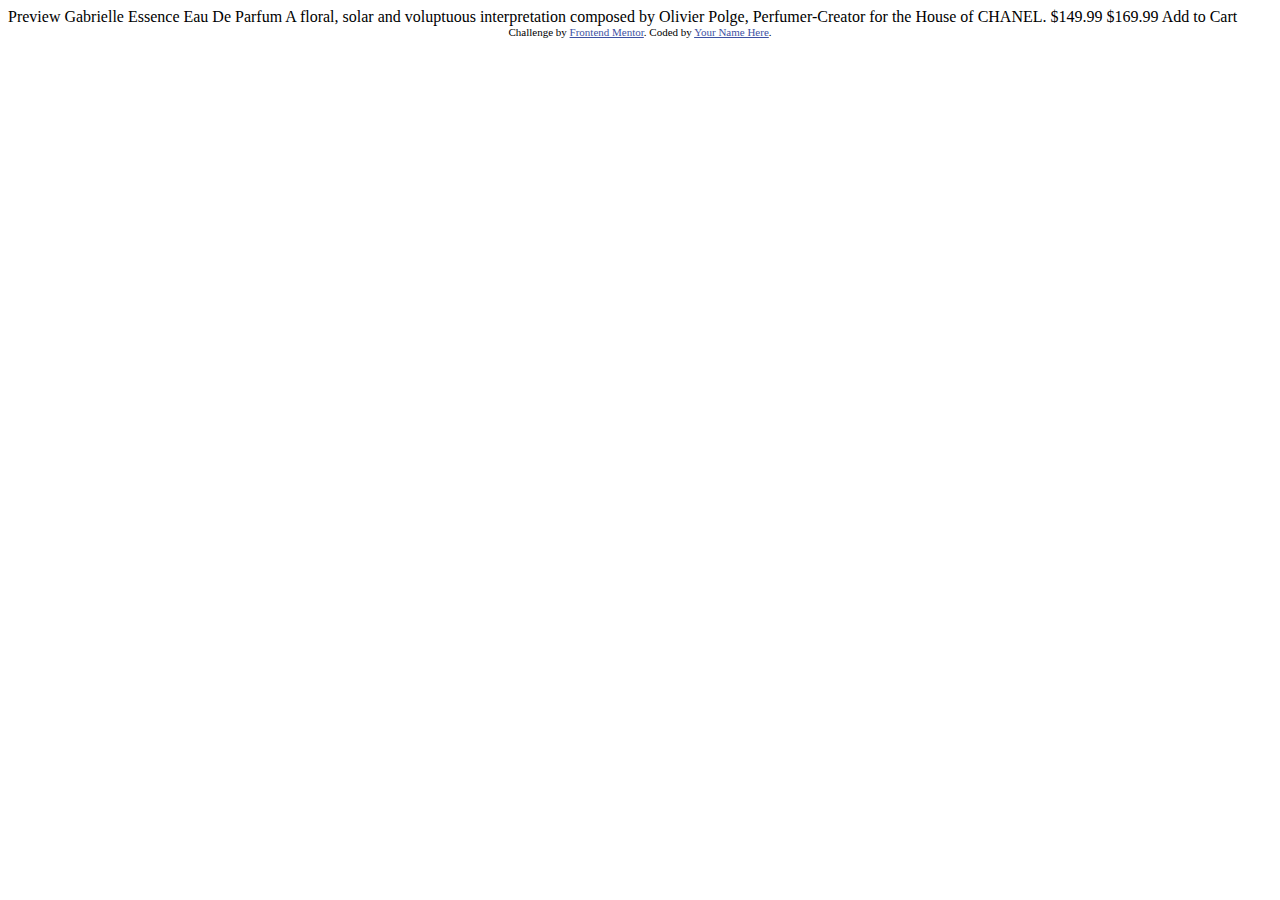
==== product-preview-card-component-main/product-preview-card-component-main/index.html @ c532ba17 "Bases nuevo proyecto" ====
<!DOCTYPE html>
<html lang="en">
<head>
  <meta charset="UTF-8">
  <meta name="viewport" content="width=device-width, initial-scale=1.0"> <!-- displays site properly based on user's device -->

  <link rel="icon" type="image/png" sizes="32x32" href="./images/favicon-32x32.png">
  
  <title>Frontend Mentor | Product preview card component</title>

  <!-- Feel free to remove these styles or customise in your own stylesheet 👍 -->
  <style>
    .attribution { font-size: 11px; text-align: center; }
    .attribution a { color: hsl(228, 45%, 44%); }
  </style>
</head>
<body>

  Preview

  Gabrielle Essence Eau De Parfum

  A floral, solar and voluptuous interpretation composed by Olivier Polge, 
  Perfumer-Creator for the House of CHANEL.

  $149.99
  $169.99

  Add to Cart
  
  <div class="attribution">
    Challenge by <a href="https://www.frontendmentor.io?ref=challenge" target="_blank">Frontend Mentor</a>. 
    Coded by <a href="#">Your Name Here</a>.
  </div>
</body>
</html>
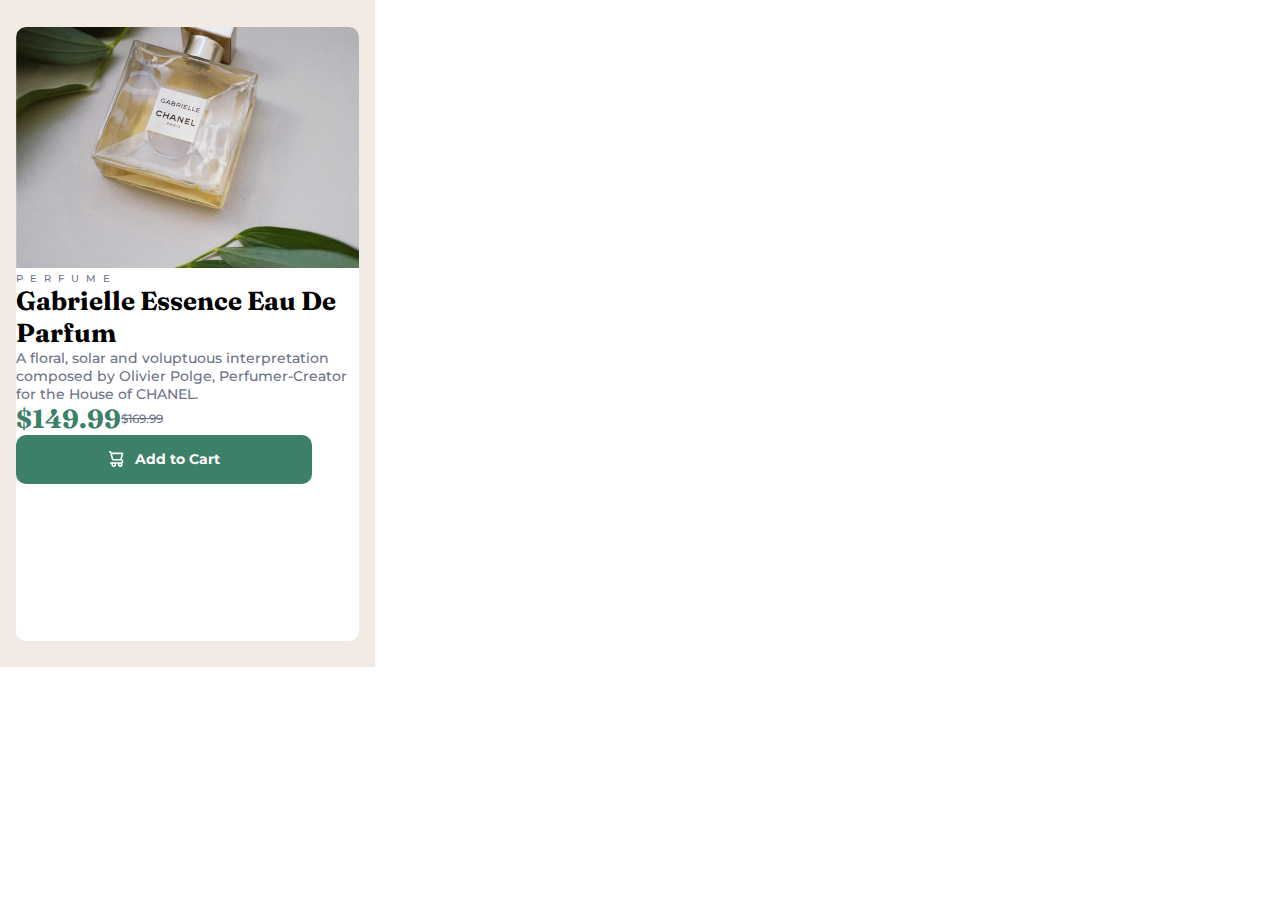
==== commit 934128fe: "Colores, letras y redondeados" ====
--- a/product-preview-card-component-main/product-preview-card-component-main/index.html
+++ b/product-preview-card-component-main/product-preview-card-component-main/index.html
@@ -1,36 +1,62 @@
 <!DOCTYPE html>
 <html lang="en">
-<head>
-  <meta charset="UTF-8">
-  <meta name="viewport" content="width=device-width, initial-scale=1.0"> <!-- displays site properly based on user's device -->
+	<head>
+		<meta charset="UTF-8" />
+		<meta name="viewport" content="width=device-width, initial-scale=1.0" />
+		<link rel="stylesheet" href="index.css" />
+		<link rel="preconnect" href="https://fonts.googleapis.com" />
+		<link rel="preconnect" href="https://fonts.gstatic.com" crossorigin />
+		<link
+			href="https://fonts.googleapis.com/css2?family=Montserrat:wght@500&display=swap"
+			rel="stylesheet"
+		/>
+		<link rel="preconnect" href="https://fonts.googleapis.com" />
+		<link rel="preconnect" href="https://fonts.gstatic.com" crossorigin />
+		<link
+			href="https://fonts.googleapis.com/css2?family=Montserrat:wght@700&display=swap"
+			rel="stylesheet"
+		/>
+		<link rel="preconnect" href="https://fonts.googleapis.com" />
+		<link rel="preconnect" href="https://fonts.gstatic.com" crossorigin />
+		<link
+			href="https://fonts.googleapis.com/css2?family=Fraunces:opsz,wght@9..144,700&display=swap"
+			rel="stylesheet"
+		/>
+		<!-- displays site properly based on user's device -->
 
-  <link rel="icon" type="image/png" sizes="32x32" href="./images/favicon-32x32.png">
-  
-  <title>Frontend Mentor | Product preview card component</title>
+		<link
+			rel="icon"
+			type="image/png"
+			sizes="32x32"
+			href="./images/favicon-32x32.png"
+		/>
 
-  <!-- Feel free to remove these styles or customise in your own stylesheet 👍 -->
-  <style>
-    .attribution { font-size: 11px; text-align: center; }
-    .attribution a { color: hsl(228, 45%, 44%); }
-  </style>
-</head>
-<body>
+		<title>Frontend Mentor | Product preview card component</title>
+	</head>
 
-  Preview
-
-  Gabrielle Essence Eau De Parfum
-
-  A floral, solar and voluptuous interpretation composed by Olivier Polge, 
-  Perfumer-Creator for the House of CHANEL.
-
-  $149.99
-  $169.99
-
-  Add to Cart
-  
-  <div class="attribution">
-    Challenge by <a href="https://www.frontendmentor.io?ref=challenge" target="_blank">Frontend Mentor</a>. 
-    Coded by <a href="#">Your Name Here</a>.
-  </div>
-</body>
-</html>+	<body>
+		<!-- 		Preview Gabrielle Essence Eau De Parfum A floral, solar and voluptuous
+		interpretation composed by Olivier Polge, Perfumer-Creator for the House of
+		CHANEL. $149.99 $169.99 Add to Cart -->
+		<div id="fondoCream">
+			<div id="fondoBlanco">
+				<img id="imagenProducto" src="images/image-product-mobile.jpg" alt="" />
+				<div id="perfume">Perfume</div>
+				<div id="Gabrielle">Gabrielle Essence Eau De Parfum</div>
+				<div id="floral">
+					A floral, solar and voluptuous interpretation composed by Olivier
+					Polge, Perfumer-Creator for the House of CHANEL.
+				</div>
+				<div id="precios">
+					<div id="ultimoPrecio">$149.99</div>
+					<div id="precioOriginal">$169.99</div>
+				</div>
+				<div class="clearfix"></div>
+				<div id="boton">
+					<img src="images/icon-cart.svg" alt="carrito" />
+					<h4>Add to Cart</h4>
+				</div>
+			</div>
+		</div>
+	</body>
+</html>
--- a/product-preview-card-component-main/product-preview-card-component-main/index.css
+++ b/product-preview-card-component-main/product-preview-card-component-main/index.css
@@ -0,0 +1,86 @@
+* {
+	margin: 0px;
+	padding: 0px;
+}
+#fondoCream {
+	/* border: 3px solid red; */
+	background-color: hsl(30, 38%, 92%);
+	width: 375px;
+	height: 667px;
+	display: flex;
+	align-items: center;
+	justify-content: center;
+}
+#fondoBlanco {
+	/* border: 3px solid magenta; */
+	background-color: hsl(0, 0%, 100%);
+	border-radius: 10px;
+	width: 343px;
+	height: 614px;
+}
+#imagenProducto {
+	/* border: 3px solid orange; */
+	border-radius: 10px 10px 0px 0px; /* LU RU RD LD */
+	width: 343px;
+	height: 241px;
+}
+#perfume {
+	font-family: "Montserrat", sans-serif;
+	color: hsl(228, 12%, 48%);
+	font-weight: 500;
+	font-size: 10px;
+	text-transform: uppercase;
+	letter-spacing: 7px;
+}
+#Gabrielle {
+	font-family: "Fraunces", serif;
+	font-weight: 700;
+	font-size: 26px;
+}
+#floral {
+	font-family: "Montserrat", sans-serif;
+	font-weight: 500;
+	font-size: 14px;
+	color: hsl(228, 12%, 48%);
+}
+#precios {
+	display: flex;
+	align-items: center;
+}
+#ultimoPrecio {
+	/* border: solid blue; */
+	color: hsl(158, 36%, 37%);
+	font-family: "Fraunces", serif;
+	font-weight: 700;
+	font-size: 26px;
+	float: left;
+}
+#precioOriginal {
+	/* border: solid lightblue; */
+	text-decoration: line-through;
+	font-size: 12px;
+	/* float: right; */
+	font-family: "Montserrat", sans-serif;
+	font-weight: 500;
+	color: hsl(228, 12%, 48%);
+}
+#boton {
+	/* border: solid hsl(158, 36%, 37%); */
+	background-color: hsl(158, 36%, 37%);
+	border-radius: 10px;
+	font-family: "Montserrat", sans-serif;
+	font-weight: 700;
+	font-size: 14px;
+	display: flex;
+	align-items: center;
+	justify-content: center;
+	width: 296px;
+	height: 49px;
+	color: hsl(0, 0%, 100%);
+}
+#boton img {
+	padding-right: 11px;
+}
+.clearfix {
+	clear: both;
+}
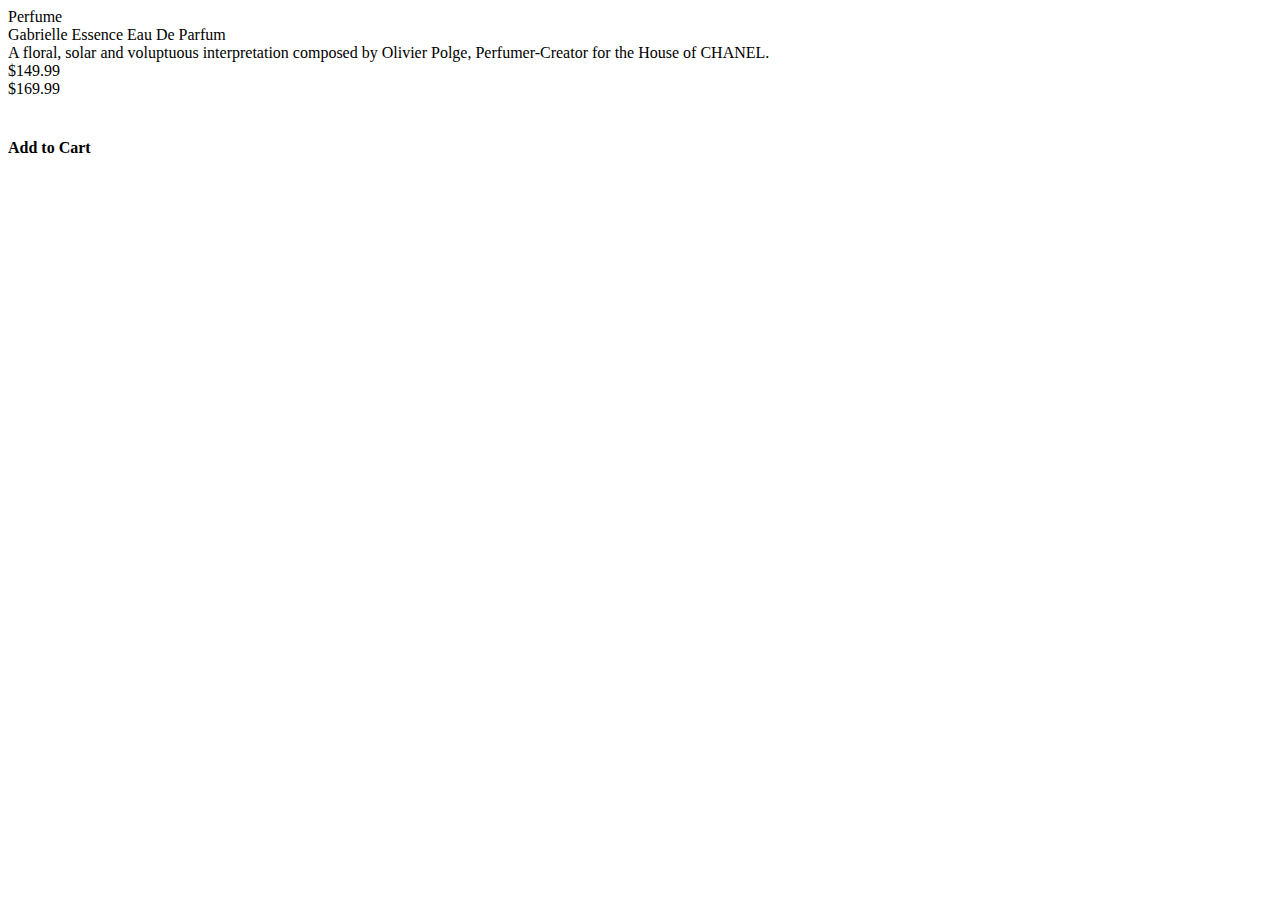
==== commit b68cef57: "Version de celulares funcionando" ====
--- a/product-preview-card-component-main/product-preview-card-component-main/index.html
+++ b/product-preview-card-component-main/product-preview-card-component-main/index.html
@@ -40,7 +40,7 @@
 		CHANEL. $149.99 $169.99 Add to Cart -->
 		<div id="fondoCream">
 			<div id="fondoBlanco">
-				<img id="imagenProducto" src="images/image-product-mobile.jpg" alt="" />
+				<div id="imagenProducto" src="images/image-product-mobile.jpg" alt="" /></div>
 				<div id="perfume">Perfume</div>
 				<div id="Gabrielle">Gabrielle Essence Eau De Parfum</div>
 				<div id="floral">
--- a/product-preview-card-component-main/product-preview-card-component-main/index.css
+++ b/product-preview-card-component-main/product-preview-card-component-main/index.css
@@ -1,86 +1,133 @@
-* {
-	margin: 0px;
-	padding: 0px;
+/* * {
+	padding: 0;
+	margin: 0;
 }
 #fondoCream {
-	/* border: 3px solid red; */
 	background-color: hsl(30, 38%, 92%);
-	width: 375px;
-	height: 667px;
+	width: 100vw;
+	height: 100vh;
 	display: flex;
 	align-items: center;
 	justify-content: center;
 }
 #fondoBlanco {
-	/* border: 3px solid magenta; */
 	background-color: hsl(0, 0%, 100%);
+	width: 600px;
+	height: 451px;
 	border-radius: 10px;
-	width: 343px;
-	height: 614px;
+	display: flex;
 }
+
 #imagenProducto {
-	/* border: 3px solid orange; */
-	border-radius: 10px 10px 0px 0px; /* LU RU RD LD */
-	width: 343px;
-	height: 241px;
+	float: left;
+	content: url(images/image-product-desktop.jpg);
+	height: 451px;
+	width: 300px;
+	border-radius: 10px 0px 0px 10px;
+} */
+@media screen and (max-width: 819px) {
+	* {
+		margin: 0px;
+		padding: 0px;
+	}
+	#fondoCream {
+		/* border: 3px solid red; */
+		background-color: hsl(30, 38%, 92%);
+		width: 100vw;
+		height: 104vh;
+		display: flex;
+		align-items: center;
+		justify-content: center;
+	}
+	#fondoBlanco {
+		/* border: 3px solid magenta; */
+		background-color: hsl(0, 0%, 100%);
+		border-radius: 10px;
+		width: 343px;
+		height: 614px;
+	}
+	#imagenProducto {
+		content: url(images/image-product-mobile.jpg);
+		/* border: 3px solid orange; */
+		border-radius: 10px 10px 0px 0px; /* LU RU RD LD */
+		width: 343px;
+		height: 241px;
+	}
+	#perfume {
+		font-family: "Montserrat", sans-serif;
+		color: hsl(228, 12%, 48%);
+		font-weight: 500;
+		font-size: 10px;
+		text-transform: uppercase;
+		letter-spacing: 7px;
+		padding: 15px;
+		margin-left: 10px;
+	}
+	#Gabrielle {
+		/* border: solid red; */
+		font-family: "Fraunces", serif;
+		font-weight: 700;
+		font-size: 26px;
+		width: 280px;
+		height: 61px;
+		margin-left: 25px;
+		margin-right: 40px;
+		margin-bottom: 25px;
+	}
+	#floral {
+		font-family: "Montserrat", sans-serif;
+		font-weight: 500;
+		font-size: 14px;
+		color: hsl(228, 12%, 48%);
+		margin-left: 25px;
+		margin-right: 25px;
+		margin-bottom: 35px;
+		/* word-spacing: 1px; */
+		line-height: 20px;
+	}
+	#precios {
+		display: flex;
+		align-items: center;
+		margin-left: 25px;
+		margin-bottom: 20px;
+	}
+	#ultimoPrecio {
+		/* border: solid blue; */
+		color: hsl(158, 36%, 37%);
+		font-family: "Fraunces", serif;
+		font-weight: 700;
+		font-size: 26px;
+		float: left;
+	}
+	#precioOriginal {
+		/* border: solid lightblue; */
+		text-decoration: line-through;
+		font-size: 12px;
+		/* float: right; */
+		font-family: "Montserrat", sans-serif;
+		font-weight: 500;
+		color: hsl(228, 12%, 48%);
+		margin-left: 25px;
+	}
+	#boton {
+		/* border: solid hsl(158, 36%, 37%); */
+		background-color: hsl(158, 36%, 37%);
+		border-radius: 10px;
+		font-family: "Montserrat", sans-serif;
+		font-weight: 700;
+		font-size: 14px;
+		display: flex;
+		align-items: center;
+		justify-content: center;
+		width: 296px;
+		height: 49px;
+		color: hsl(0, 0%, 100%);
+		margin-left: 25px;
+	}
+	#boton img {
+		padding-right: 11px;
+	}
+	.clearfix {
+		clear: both;
+	}
 }
-#perfume {
-	font-family: "Montserrat", sans-serif;
-	color: hsl(228, 12%, 48%);
-	font-weight: 500;
-	font-size: 10px;
-	text-transform: uppercase;
-	letter-spacing: 7px;
-}
-#Gabrielle {
-	font-family: "Fraunces", serif;
-	font-weight: 700;
-	font-size: 26px;
-}
-#floral {
-	font-family: "Montserrat", sans-serif;
-	font-weight: 500;
-	font-size: 14px;
-	color: hsl(228, 12%, 48%);
-}
-#precios {
-	display: flex;
-	align-items: center;
-}
-#ultimoPrecio {
-	/* border: solid blue; */
-	color: hsl(158, 36%, 37%);
-	font-family: "Fraunces", serif;
-	font-weight: 700;
-	font-size: 26px;
-	float: left;
-}
-#precioOriginal {
-	/* border: solid lightblue; */
-	text-decoration: line-through;
-	font-size: 12px;
-	/* float: right; */
-	font-family: "Montserrat", sans-serif;
-	font-weight: 500;
-	color: hsl(228, 12%, 48%);
-}
-#boton {
-	/* border: solid hsl(158, 36%, 37%); */
-	background-color: hsl(158, 36%, 37%);
-	border-radius: 10px;
-	font-family: "Montserrat", sans-serif;
-	font-weight: 700;
-	font-size: 14px;
-	display: flex;
-	align-items: center;
-	justify-content: center;
-	width: 296px;
-	height: 49px;
-	color: hsl(0, 0%, 100%);
-}
-#boton img {
-	padding-right: 11px;
-}
-.clearfix {
-	clear: both;
-}
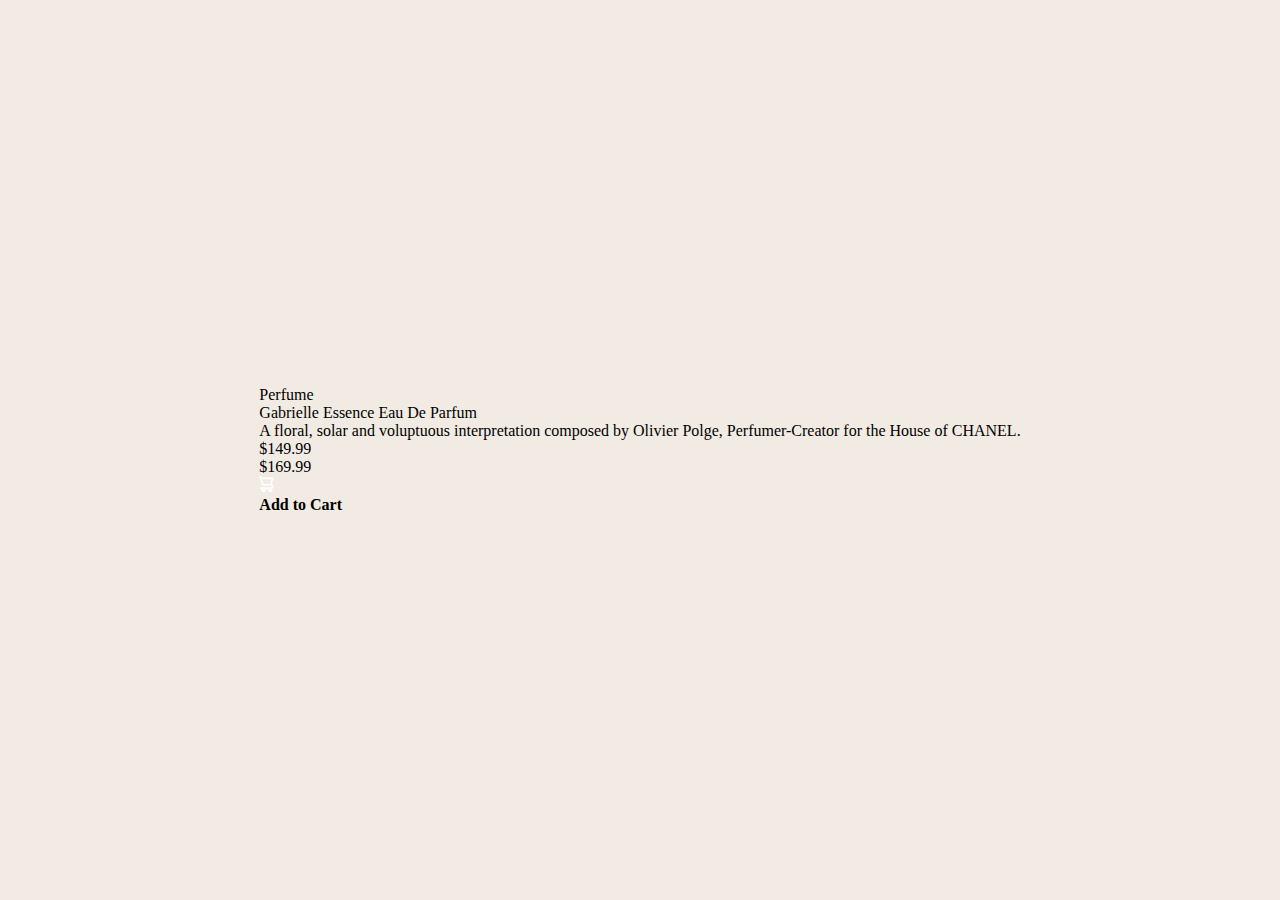
==== commit 4569a3fb: "Mobile funcionado v.2" ====
--- a/product-preview-card-component-main/product-preview-card-component-main/index.html
+++ b/product-preview-card-component-main/product-preview-card-component-main/index.html
@@ -40,7 +40,9 @@
 		CHANEL. $149.99 $169.99 Add to Cart -->
 		<div id="fondoCream">
 			<div id="fondoBlanco">
-				<div id="imagenProducto" src="images/image-product-mobile.jpg" alt="" /></div>
+				<div id="imagenProducto" src="images/image-product-mobile.jpg" alt="" />
+			</div>
+			<div id="fondoBlanco2">
 				<div id="perfume">Perfume</div>
 				<div id="Gabrielle">Gabrielle Essence Eau De Parfum</div>
 				<div id="floral">
--- a/product-preview-card-component-main/product-preview-card-component-main/index.css
+++ b/product-preview-card-component-main/product-preview-card-component-main/index.css
@@ -1,4 +1,4 @@
-/* * {
+* {
 	padding: 0;
 	margin: 0;
 }
@@ -10,21 +10,7 @@
 	align-items: center;
 	justify-content: center;
 }
-#fondoBlanco {
-	background-color: hsl(0, 0%, 100%);
-	width: 600px;
-	height: 451px;
-	border-radius: 10px;
-	display: flex;
-}
 
-#imagenProducto {
-	float: left;
-	content: url(images/image-product-desktop.jpg);
-	height: 451px;
-	width: 300px;
-	border-radius: 10px 0px 0px 10px;
-} */
 @media screen and (max-width: 819px) {
 	* {
 		margin: 0px;
@@ -45,6 +31,9 @@
 		border-radius: 10px;
 		width: 343px;
 		height: 614px;
+	}
+	#fondoBlanco2 {
+		border: solid;
 	}
 	#imagenProducto {
 		content: url(images/image-product-mobile.jpg);
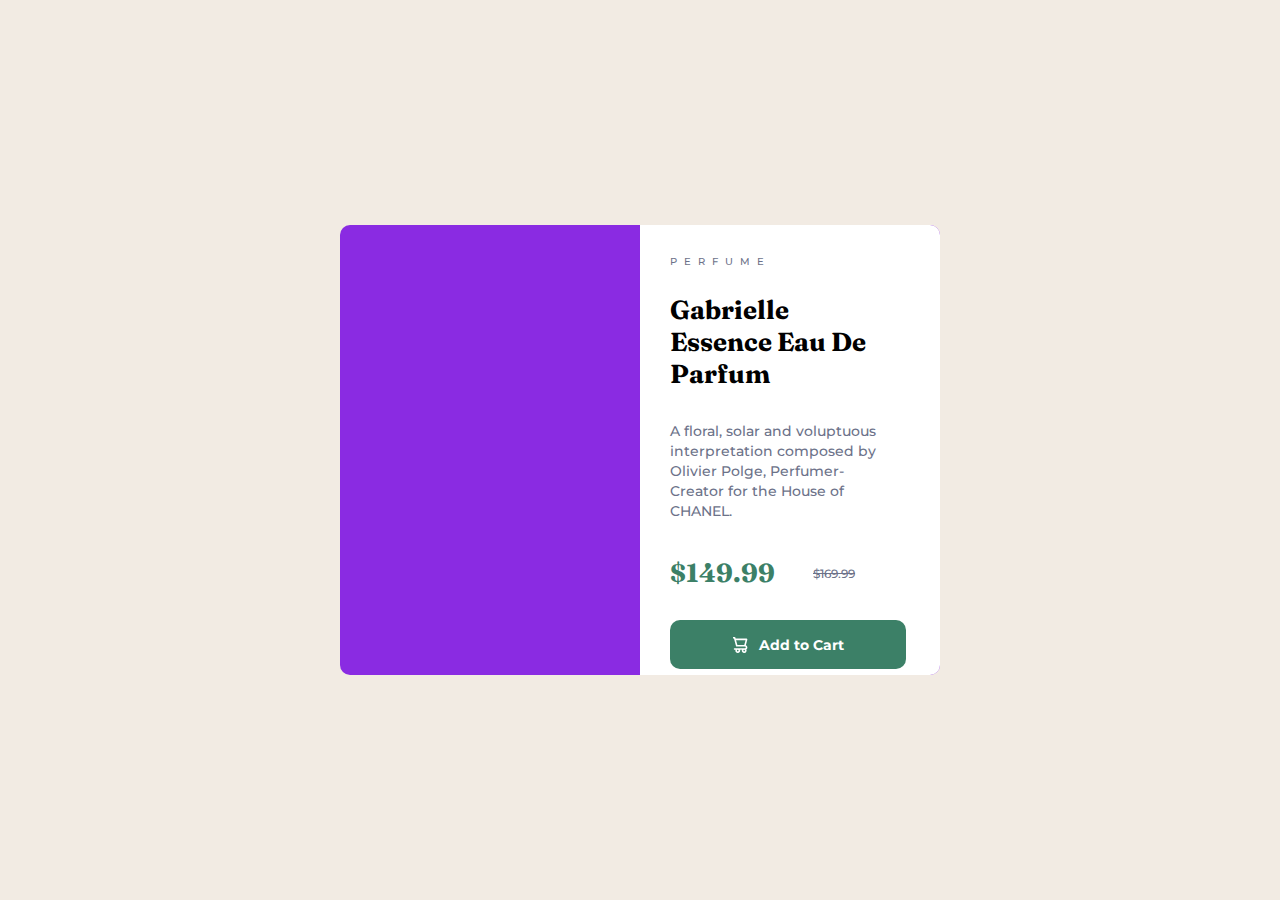
==== commit bd28ea64: "Versión movil casi finalizada" ====
--- a/product-preview-card-component-main/product-preview-card-component-main/index.html
+++ b/product-preview-card-component-main/product-preview-card-component-main/index.html
@@ -40,7 +40,7 @@
 		CHANEL. $149.99 $169.99 Add to Cart -->
 		<div id="fondoCream">
 			<div id="fondoBlanco">
-				<div id="imagenProducto" src="images/image-product-mobile.jpg" alt="" />
+				<div id="imagenProducto" src="" alt="" />
 			</div>
 			<div id="fondoBlanco2">
 				<div id="perfume">Perfume</div>
--- a/product-preview-card-component-main/product-preview-card-component-main/index.css
+++ b/product-preview-card-component-main/product-preview-card-component-main/index.css
@@ -10,17 +10,112 @@
 	align-items: center;
 	justify-content: center;
 }
-
-@media screen and (max-width: 819px) {
+#fondoBlanco {
+	background-color: blueviolet;
+	width: 600px;
+	height: 450px;
+	border-radius: 10px;
+	background-position: left;
+}
+#imagenProducto {
+	/* content: url(images/image-product-desktop.jpg); */
+	width: 300px;
+	height: 450px;
+	float: left;
+	border-radius: 10px 0px 0px 10px;
+}
+#fondoBlanco2 {
+	background-color: hsl(0, 0%, 100%);
+	border-radius: 0 10px 10px 0px;
+	width: 300px;
+	height: 450px;
+	float: right;
+}
+#perfume {
+	font-family: "Montserrat", sans-serif;
+	color: hsl(228, 12%, 48%);
+	font-weight: 500;
+	font-size: 10px;
+	text-transform: uppercase;
+	letter-spacing: 7px;
+	margin-top: 30px;
+	margin-left: 30px;
+}
+#Gabrielle {
+	font-family: "Fraunces", serif;
+	font-weight: 700;
+	font-size: 26px;
+	width: 197px;
+	height: 91px;
+	margin-top: 26px;
+	margin-left: 30px;
+}
+#floral {
+	font-family: "Montserrat", sans-serif;
+	font-weight: 500;
+	font-size: 14px;
+	color: hsl(228, 12%, 48%);
+	line-height: 20px;
+	margin-left: 30px;
+	margin-top: 36px;
+	margin-right: 47px;
+}
+#precios {
+	display: flex;
+	align-items: center;
+	margin-left: 30px;
+	margin-top: 36px;
+}
+#ultimoPrecio {
+	/* border: solid blue; */
+	color: hsl(158, 36%, 37%);
+	font-family: "Fraunces", serif;
+	font-weight: 700;
+	font-size: 26px;
+	float: left;
+	margin-right: 19px;
+}
+#precioOriginal {
+	text-decoration: line-through;
+	font-size: 12px;
+	font-family: "Montserrat", sans-serif;
+	font-weight: 500;
+	color: hsl(228, 12%, 48%);
+	margin-left: 19px;
+}
+#boton {
+	/* border: solid hsl(158, 36%, 37%); */
+	background-color: hsl(158, 36%, 37%);
+	border-radius: 10px;
+	font-family: "Montserrat", sans-serif;
+	font-weight: 700;
+	font-size: 14px;
+	display: flex;
+	align-items: center;
+	justify-content: center;
+	width: 236px;
+	height: 49px;
+	color: hsl(0, 0%, 100%);
+	margin-left: 30px;
+	margin-top: 31px;
+}
+#boton:hover {
+	background-color: #1a4031;
+	cursor: pointer;
+}
+#boton img {
+	padding-right: 11px;
+}
+@media screen and (max-width: 700px) {
 	* {
 		margin: 0px;
 		padding: 0px;
 	}
 	#fondoCream {
-		/* border: 3px solid red; */
+		border: 3px solid red;
 		background-color: hsl(30, 38%, 92%);
 		width: 100vw;
-		height: 104vh;
+		min-height: 150vh;
 		display: flex;
 		align-items: center;
 		justify-content: center;
@@ -31,17 +126,33 @@
 		border-radius: 10px;
 		width: 343px;
 		height: 614px;
+		position: relative;
 	}
 	#fondoBlanco2 {
-		border: solid;
+		/* border: solid; */
+		background-color: hsl(0, 0%, 100%);
+		border-radius: 0px 0px 10px 10px;
+		width: 343px;
+		height: 373px;
+		/* 	height: max-content; */
+		position: absolute;
+		bottom: 0;
 	}
 	#imagenProducto {
 		content: url(images/image-product-mobile.jpg);
 		/* border: 3px solid orange; */
 		border-radius: 10px 10px 0px 0px; /* LU RU RD LD */
 		width: 343px;
+		height: 240px;
+		position: absolute;
+		top: 0;
+		z-index: 1;
+	}
+	/* #imagenProducto2 {
+		content: url(images/image-product-mobile.jpg);
+		width: 343px;
 		height: 241px;
-	}
+	} */
 	#perfume {
 		font-family: "Montserrat", sans-serif;
 		color: hsl(228, 12%, 48%);
@@ -49,8 +160,8 @@
 		font-size: 10px;
 		text-transform: uppercase;
 		letter-spacing: 7px;
-		padding: 15px;
-		margin-left: 10px;
+		margin-top: 0px;
+		margin-left: 0px;
 	}
 	#Gabrielle {
 		/* border: solid red; */
@@ -59,26 +170,24 @@
 		font-size: 26px;
 		width: 280px;
 		height: 61px;
-		margin-left: 25px;
-		margin-right: 40px;
-		margin-bottom: 25px;
+		margin-top: 0px;
+		margin-left: 0px;
 	}
 	#floral {
 		font-family: "Montserrat", sans-serif;
 		font-weight: 500;
 		font-size: 14px;
 		color: hsl(228, 12%, 48%);
-		margin-left: 25px;
-		margin-right: 25px;
-		margin-bottom: 35px;
 		/* word-spacing: 1px; */
 		line-height: 20px;
+		margin-top: 0px;
+		margin-left: 0px;
 	}
 	#precios {
 		display: flex;
 		align-items: center;
-		margin-left: 25px;
-		margin-bottom: 20px;
+		margin-top: 0px;
+		margin-left: 0px;
 	}
 	#ultimoPrecio {
 		/* border: solid blue; */
@@ -111,7 +220,8 @@
 		width: 296px;
 		height: 49px;
 		color: hsl(0, 0%, 100%);
-		margin-left: 25px;
+		margin-top: 0px;
+		margin-left: 0px;
 	}
 	#boton img {
 		padding-right: 11px;
